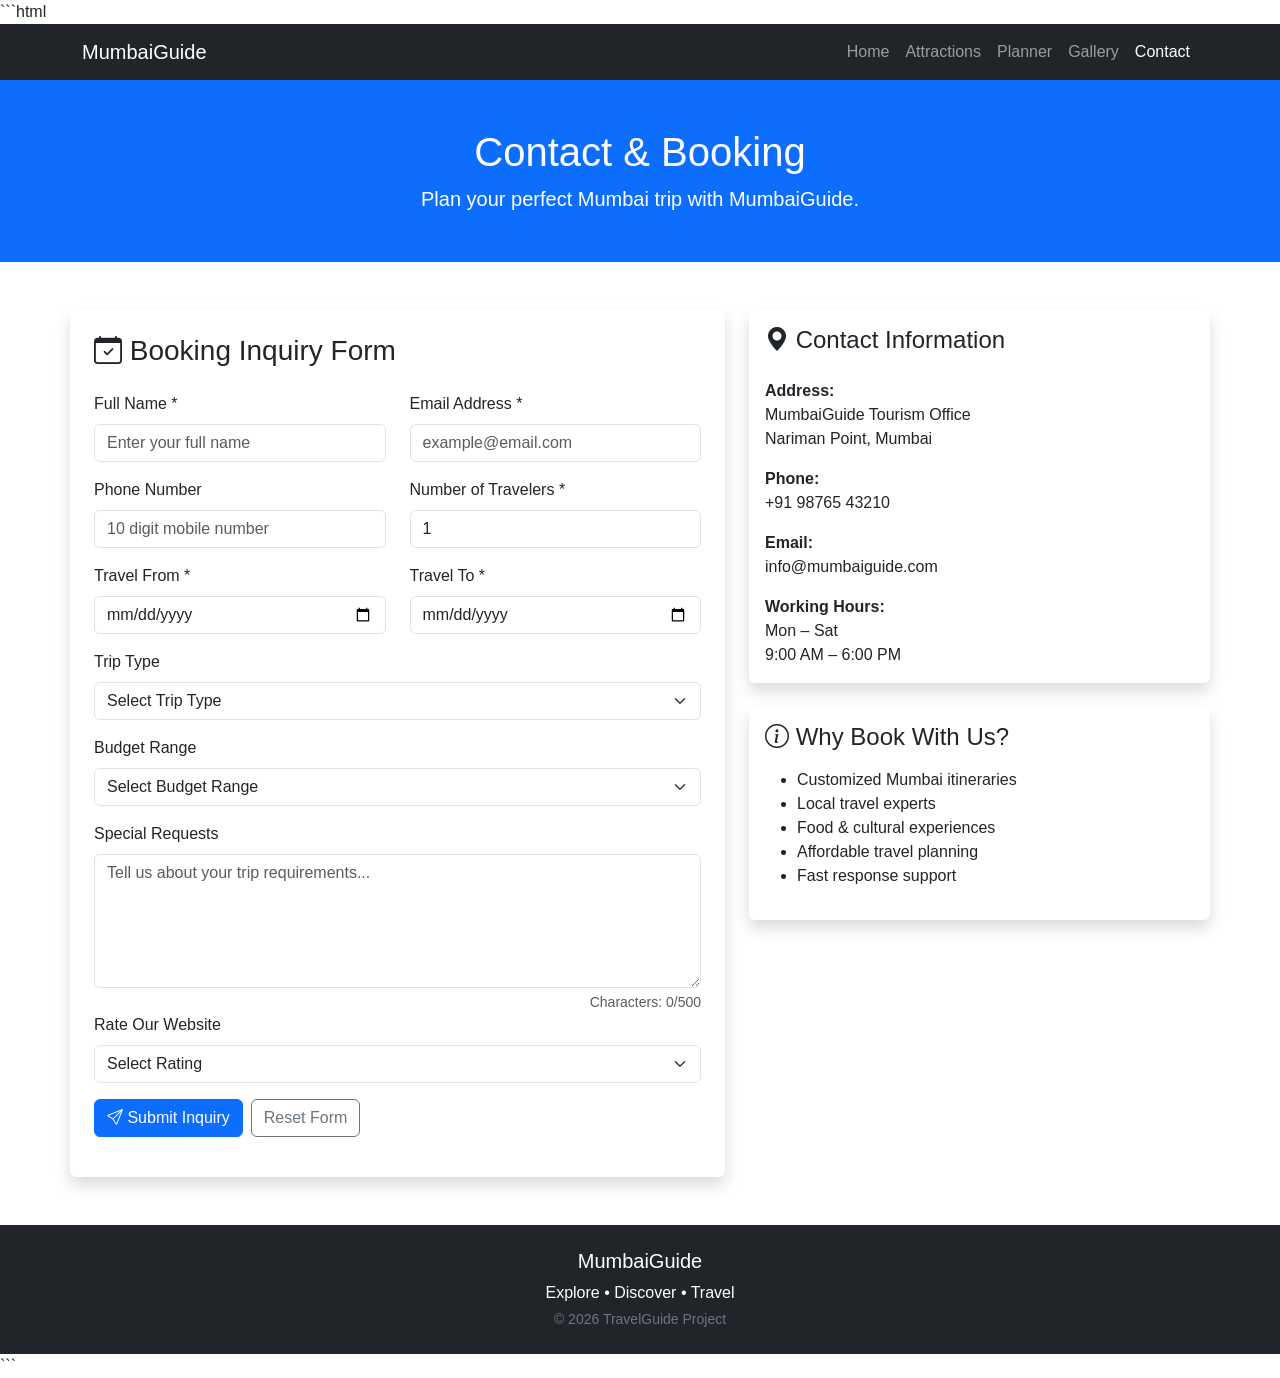
==== contact.html @ bc6168ce "feat: complete contact page and form validation" ====
```html
<!DOCTYPE html>
<html lang="en">
<head>
  <meta charset="UTF-8">
  <meta name="viewport" content="width=device-width, initial-scale=1.0">
  <title>Contact & Booking — MumbaiGuide</title>

  <!-- Bootstrap CSS -->
  <link href="https://cdn.jsdelivr.net/npm/bootstrap@5.3.3/dist/css/bootstrap.min.css" rel="stylesheet">

  <!-- Bootstrap Icons -->
  <link href="https://cdn.jsdelivr.net/npm/bootstrap-icons@1.11.3/font/bootstrap-icons.css" rel="stylesheet">

  <!-- Shared CSS -->
  <link href="assets/css/main.css" rel="stylesheet">
  <link href="assets/css/animations.css" rel="stylesheet">
</head>
<body>

  <!-- Shared Navbar -->
  <div id="navbar-placeholder"></div>

  <!-- PAGE HEADER -->
  <section class="bg-primary text-white text-center section-padded">
    <div class="container">
      <h1>Contact & Booking</h1>
      <p class="lead mb-0">
        Plan your perfect Mumbai trip with MumbaiGuide.
      </p>
    </div>
  </section>

  <!-- CONTACT SECTION -->
  <section class="container section-padded">
    <div class="row g-4">

      <!-- BOOKING FORM -->
      <div class="col-lg-7">

        <div class="card shadow border-0">
          <div class="card-body p-4">

            <h3 class="mb-4">
              <i class="bi bi-calendar-check"></i>
              Booking Inquiry Form
            </h3>

            <form id="bookingForm" novalidate>

              <div class="row">

                <div class="col-md-6 mb-3">
                  <label for="name" class="form-label">
                    Full Name *
                  </label>
                  <input
                    type="text"
                    class="form-control"
                    id="name"
                    placeholder="Enter your full name"
                    required>
                </div>

                <div class="col-md-6 mb-3">
                  <label for="email" class="form-label">
                    Email Address *
                  </label>
                  <input
                    type="email"
                    class="form-control"
                    id="email"
                    placeholder="example@email.com"
                    required>
                </div>

              </div>

              <div class="row">

                <div class="col-md-6 mb-3">
                  <label for="phone" class="form-label">
                    Phone Number
                  </label>
                  <input
                    type="tel"
                    class="form-control"
                    id="phone"
                    placeholder="10 digit mobile number">
                </div>

                <div class="col-md-6 mb-3">
                  <label for="travelers" class="form-label">
                    Number of Travelers *
                  </label>
                  <input
                    type="number"
                    class="form-control"
                    id="travelers"
                    min="1"
                    value="1"
                    required>
                </div>

              </div>

              <div class="row">

                <div class="col-md-6 mb-3">
                  <label for="from-date" class="form-label">
                    Travel From *
                  </label>
                  <input
                    type="date"
                    class="form-control"
                    id="from-date"
                    required>
                </div>

                <div class="col-md-6 mb-3">
                  <label for="to-date" class="form-label">
                    Travel To *
                  </label>
                  <input
                    type="date"
                    class="form-control"
                    id="to-date"
                    required>
                </div>

              </div>

              <div class="mb-3">
                <label for="trip-type" class="form-label">
                  Trip Type
                </label>

                <select
                  class="form-select"
                  id="trip-type">

                  <option selected>
                    Select Trip Type
                  </option>

                  <option>
                    Historical Tour
                  </option>

                  <option>
                    Food Tour
                  </option>

                  <option>
                    Adventure Trip
                  </option>

                  <option>
                    Family Vacation
                  </option>

                  <option>
                    Shopping Tour
                  </option>

                  <option>
                    Custom Tour
                  </option>

                </select>
              </div>
              <div class="mb-3">
  <label for="budget" class="form-label">
    Budget Range
  </label>

  <select class="form-select" id="budget">
    <option selected>Select Budget Range</option>
    <option>₹5,000 - ₹10,000</option>
    <option>₹10,000 - ₹20,000</option>
    <option>₹20,000 - ₹50,000</option>
    <option>₹50,000+</option>
  </select>
</div>

              <div class="mb-3">

                <label for="message" class="form-label">
                  Special Requests
                </label>

                <textarea
                  class="form-control"
                  id="message"
                  rows="5"
                  maxlength="500"
                  placeholder="Tell us about your trip requirements..."></textarea>

                <div class="text-end text-muted small mt-1">
                  Characters:
                  <span id="charCount">0</span>/500
                </div>
                <div class="mb-3">
  <label for="rating" class="form-label">
    Rate Our Website
  </label>

  <select class="form-select" id="rating">
    <option selected>Select Rating</option>
    <option>⭐⭐⭐⭐⭐ Excellent</option>
    <option>⭐⭐⭐⭐ Good</option>
    <option>⭐⭐⭐ Average</option>
    <option>⭐⭐ Poor</option>
  </select>
</div>

              </div>

              <div class="d-grid gap-2 d-md-flex">

                <button
                  type="submit"
                  class="btn btn-primary">

                  <i class="bi bi-send"></i>
                  Submit Inquiry

                </button>

                <button
                  type="reset"
                  class="btn btn-outline-secondary">

                  Reset Form

                </button>

              </div>

            </form>

          </div>
        </div>

        <!-- SUCCESS MESSAGE -->

        <div
          id="success-message"
          class="alert alert-success mt-4 shadow"
          style="display:none;">

          <h4>
            <i class="bi bi-check-circle-fill"></i>
            Booking Inquiry Submitted!
          </h4>

          <p class="mb-0">
            Thank you
            <strong id="success-name"></strong>!

            We have received your inquiry and will contact you shortly.
          </p>

        </div>

      </div>

      <!-- CONTACT INFO -->

      <div class="col-lg-5">

        <div class="card shadow border-0 mb-4">
          <div class="card-body">

            <h4 class="mb-4">
              <i class="bi bi-geo-alt-fill"></i>
              Contact Information
            </h4>

            <p>
              <strong>Address:</strong><br>
              MumbaiGuide Tourism Office<br>
              Nariman Point, Mumbai
            </p>

            <p>
              <strong>Phone:</strong><br>
              +91 98765 43210
            </p>

            <p>
              <strong>Email:</strong><br>
              info@mumbaiguide.com
            </p>

            <p class="mb-0">
              <strong>Working Hours:</strong><br>
              Mon – Sat<br>
              9:00 AM – 6:00 PM
            </p>

          </div>
        </div>

        <!-- QUICK HELP -->

        <div class="card shadow border-0 mb-4">
          <div class="card-body">

            <h4>
              <i class="bi bi-info-circle"></i>
              Why Book With Us?
            </h4>

            <ul class="mt-3">
              <li>Customized Mumbai itineraries</li>
              <li>Local travel experts</li>
              <li>Food & cultural experiences</li>
              <li>Affordable travel planning</li>
              <li>Fast response support</li>
            </ul>

          </div>
        </div>

      </div>

    </div>
  </section>



  <!-- Shared Footer -->
  <div id="footer-placeholder"></div>

  <!-- Bootstrap JS -->
  <script src="https://cdn.jsdelivr.net/npm/bootstrap@5.3.3/dist/js/bootstrap.bundle.min.js"></script>

  <!-- Shared Navbar Loader -->
  <script src="assets/js/navbar.js"></script>

  <!-- Form Validation -->
  <script src="assets/js/form-validate.js"></script>

</body>
</html>
```
---- assets/css/main.css ----
/* ===========================
   Global Styles — MumbaiGuide
   =========================== */

body {
  font-family: 'Segoe UI', Roboto, Helvetica, Arial, sans-serif;
  color: #212529;
}

/* Hero section on homepage */
.hero {
  background: linear-gradient(135deg, #0d6efd 0%, #0a58ca 100%);
  padding: 5rem 1rem;
}

.hero h1 {
  font-weight: 700;
  letter-spacing: 0.5px;
}

.hero p {
  font-size: 1.1rem;
  max-width: 600px;
  margin: 1rem auto 1.5rem;
}

/* Quick stats bar */
.stats-bar h2 {
  font-weight: 700;
  color: #0d6efd;
  margin-bottom: 0.25rem;
}

.stats-bar p {
  color: #6c757d;
  text-transform: uppercase;
  font-size: 0.85rem;
  letter-spacing: 1px;
}

/* Section spacing consistency */
.section-padded {
  padding: 3rem 0;
}

/* Featured card images */
.featured-card img {
  height: 220px;
  object-fit: cover;
}

/* CTA section */
.cta-section {
  padding: 4rem 1rem;
}

/* Footer links (if added later) */
footer a {
  color: #adb5bd;
  text-decoration: none;
}

footer a:hover {
  color: #ffffff;
}

/* This file is shared across the team — see Group 1's main.css for the
   hero/stats/section styles. Group 2 additions are below. */

/* ===========================
   Attractions Card Styling
   =========================== */

.attraction-card__image-wrap {
  position: relative;
}

.attraction-card__image-wrap img {
  height: 200px;
  width: 100%;
  object-fit: cover;
}

.attraction-card__badge {
  position: absolute;
  top: 10px;
  right: 10px;
}

.attraction-card__meta li {
  margin-bottom: 0.25rem;
}

.attraction-card__meta i {
  width: 1.1rem;
  text-align: center;
  display: inline-block;
}

/* Section spacing (shared utility, in case main.css from Group 1 isn't loaded yet) */
.section-padded {
  padding: 3rem 0;
}
/* ===========================
   Planner Page Styling
   =========================== */

.day-card .card-header {
  font-weight: 600;
}

.activity-row {
  background-color: #fff;
}

.activity-form {
  border-color: #cfe2ff !important;
}

.summary-bar strong {
  font-size: 1.1rem;
  color: #0d6efd;
}
---- assets/css/animations.css ----
/* ===========================
   Animations & Hover Effects
   =========================== */

/* Attraction cards lift on hover */
.attraction-card {
  transition: transform 0.2s ease, box-shadow 0.2s ease;
}

.attraction-card:hover {
  transform: translateY(-6px);
  box-shadow: 0 10px 24px rgba(0, 0, 0, 0.15);
}

/* Filter buttons get a subtle lift on hover */
.filter-btn {
  transition: transform 0.15s ease;
}

.filter-btn:hover {
  transform: translateY(-2px);
}

/* Respect reduced motion preferences */
@media (prefers-reduced-motion: reduce) {
  .attraction-card,
  .filter-btn {
    transition: none;
  }

  .attraction-card:hover,
  .filter-btn:hover {
    transform: none;
  }
}
/* ===========================
   Planner Animations
   =========================== */

.activity-row {
  transition: box-shadow 0.15s ease;
}

.activity-row:hover {
  box-shadow: 0 2px 8px rgba(0, 0, 0, 0.08);
}

@media (prefers-reduced-motion: reduce) {
  .activity-row {
    transition: none;
  }
}
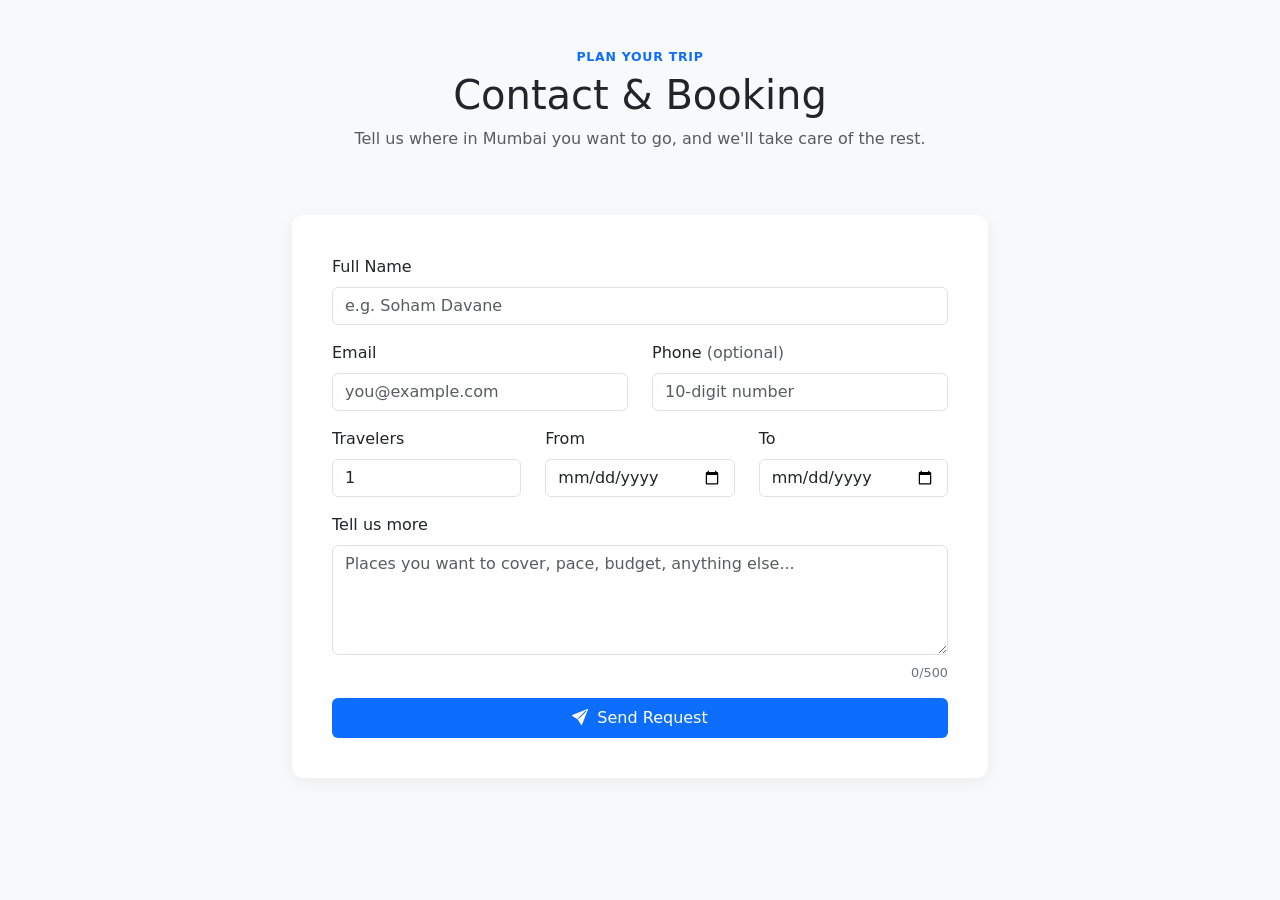
==== commit 1b422d55: "Add contact and booking form with validation" ====
--- a/contact.html
+++ b/contact.html
@@ -1,347 +1,122 @@
-```html
 <!DOCTYPE html>
 <html lang="en">
 <head>
-  <meta charset="UTF-8">
-  <meta name="viewport" content="width=device-width, initial-scale=1.0">
-  <title>Contact & Booking — MumbaiGuide</title>
+<meta charset="UTF-8">
+<meta name="viewport" content="width=device-width, initial-scale=1.0">
+<title>Contact & Booking - MumbaiGuide</title>
 
-  <!-- Bootstrap CSS -->
-  <link href="https://cdn.jsdelivr.net/npm/bootstrap@5.3.3/dist/css/bootstrap.min.css" rel="stylesheet">
+<link href="https://cdn.jsdelivr.net/npm/bootstrap@5.3.3/dist/css/bootstrap.min.css" rel="stylesheet">
+<link href="https://cdn.jsdelivr.net/npm/bootstrap-icons@1.11.3/font/bootstrap-icons.css" rel="stylesheet">
 
-  <!-- Bootstrap Icons -->
-  <link href="https://cdn.jsdelivr.net/npm/bootstrap-icons@1.11.3/font/bootstrap-icons.css" rel="stylesheet">
+<style>
+body{
+    background:#f8f9fa;
+}
 
-  <!-- Shared CSS -->
-  <link href="assets/css/main.css" rel="stylesheet">
-  <link href="assets/css/animations.css" rel="stylesheet">
+.booking-card{
+    background:#ffffff;
+    border-radius:12px;
+    box-shadow:0 4px 18px rgba(0,0,0,0.06);
+    padding:2.5rem;
+}
+
+.section-label{
+    font-size:0.78rem;
+    letter-spacing:0.06em;
+    text-transform:uppercase;
+    color:#0d6efd;
+    font-weight:600;
+}
+
+.btn-accent{
+    background:#0d6efd;
+    border:none;
+}
+
+.btn-accent:hover{
+    background:#0b5ed7;
+}
+
+#success-message{
+    display:none;
+}
+
+.char-counter{
+    font-size:0.8rem;
+    color:#6c757d;
+}
+</style>
 </head>
 <body>
 
-  <!-- Shared Navbar -->
-  <div id="navbar-placeholder"></div>
-
-  <!-- PAGE HEADER -->
-  <section class="bg-primary text-white text-center section-padded">
-    <div class="container">
-      <h1>Contact & Booking</h1>
-      <p class="lead mb-0">
-        Plan your perfect Mumbai trip with MumbaiGuide.
-      </p>
-    </div>
-  </section>
-
-  <!-- CONTACT SECTION -->
-  <section class="container section-padded">
-    <div class="row g-4">
-
-      <!-- BOOKING FORM -->
-      <div class="col-lg-7">
-
-        <div class="card shadow border-0">
-          <div class="card-body p-4">
-
-            <h3 class="mb-4">
-              <i class="bi bi-calendar-check"></i>
-              Booking Inquiry Form
-            </h3>
-
-            <form id="bookingForm" novalidate>
-
-              <div class="row">
-
-                <div class="col-md-6 mb-3">
-                  <label for="name" class="form-label">
-                    Full Name *
-                  </label>
-                  <input
-                    type="text"
-                    class="form-control"
-                    id="name"
-                    placeholder="Enter your full name"
-                    required>
-                </div>
-
-                <div class="col-md-6 mb-3">
-                  <label for="email" class="form-label">
-                    Email Address *
-                  </label>
-                  <input
-                    type="email"
-                    class="form-control"
-                    id="email"
-                    placeholder="example@email.com"
-                    required>
-                </div>
-
-              </div>
-
-              <div class="row">
-
-                <div class="col-md-6 mb-3">
-                  <label for="phone" class="form-label">
-                    Phone Number
-                  </label>
-                  <input
-                    type="tel"
-                    class="form-control"
-                    id="phone"
-                    placeholder="10 digit mobile number">
-                </div>
-
-                <div class="col-md-6 mb-3">
-                  <label for="travelers" class="form-label">
-                    Number of Travelers *
-                  </label>
-                  <input
-                    type="number"
-                    class="form-control"
-                    id="travelers"
-                    min="1"
-                    value="1"
-                    required>
-                </div>
-
-              </div>
-
-              <div class="row">
-
-                <div class="col-md-6 mb-3">
-                  <label for="from-date" class="form-label">
-                    Travel From *
-                  </label>
-                  <input
-                    type="date"
-                    class="form-control"
-                    id="from-date"
-                    required>
-                </div>
-
-                <div class="col-md-6 mb-3">
-                  <label for="to-date" class="form-label">
-                    Travel To *
-                  </label>
-                  <input
-                    type="date"
-                    class="form-control"
-                    id="to-date"
-                    required>
-                </div>
-
-              </div>
-
-              <div class="mb-3">
-                <label for="trip-type" class="form-label">
-                  Trip Type
-                </label>
-
-                <select
-                  class="form-select"
-                  id="trip-type">
-
-                  <option selected>
-                    Select Trip Type
-                  </option>
-
-                  <option>
-                    Historical Tour
-                  </option>
-
-                  <option>
-                    Food Tour
-                  </option>
-
-                  <option>
-                    Adventure Trip
-                  </option>
-
-                  <option>
-                    Family Vacation
-                  </option>
-
-                  <option>
-                    Shopping Tour
-                  </option>
-
-                  <option>
-                    Custom Tour
-                  </option>
-
-                </select>
-              </div>
-              <div class="mb-3">
-  <label for="budget" class="form-label">
-    Budget Range
-  </label>
-
-  <select class="form-select" id="budget">
-    <option selected>Select Budget Range</option>
-    <option>₹5,000 - ₹10,000</option>
-    <option>₹10,000 - ₹20,000</option>
-    <option>₹20,000 - ₹50,000</option>
-    <option>₹50,000+</option>
-  </select>
+<div class="container py-5 text-center">
+    <p class="section-label mb-1">Plan your trip</p>
+    <h1>Contact &amp; Booking</h1>
+    <p class="text-muted">Tell us where in Mumbai you want to go, and we'll take care of the rest.</p>
 </div>
 
-              <div class="mb-3">
+<div class="container" style="max-width:720px;">
+    <div class="booking-card">
 
-                <label for="message" class="form-label">
-                  Special Requests
-                </label>
+        <form id="bookingForm" novalidate>
 
-                <textarea
-                  class="form-control"
-                  id="message"
-                  rows="5"
-                  maxlength="500"
-                  placeholder="Tell us about your trip requirements..."></textarea>
+            <div class="mb-3">
+                <label for="name" class="form-label">Full Name</label>
+                <input type="text" class="form-control" id="name" placeholder="e.g. Soham Davane" required>
+            </div>
 
-                <div class="text-end text-muted small mt-1">
-                  Characters:
-                  <span id="charCount">0</span>/500
+            <div class="row">
+                <div class="col-md-6 mb-3">
+                    <label for="email" class="form-label">Email</label>
+                    <input type="email" class="form-control" id="email" placeholder="you@example.com" required>
                 </div>
-                <div class="mb-3">
-  <label for="rating" class="form-label">
-    Rate Our Website
-  </label>
+                <div class="col-md-6 mb-3">
+                    <label for="phone" class="form-label">Phone <span class="text-muted">(optional)</span></label>
+                    <input type="tel" class="form-control" id="phone" placeholder="10-digit number">
+                </div>
+            </div>
 
-  <select class="form-select" id="rating">
-    <option selected>Select Rating</option>
-    <option>⭐⭐⭐⭐⭐ Excellent</option>
-    <option>⭐⭐⭐⭐ Good</option>
-    <option>⭐⭐⭐ Average</option>
-    <option>⭐⭐ Poor</option>
-  </select>
+            <div class="row">
+                <div class="col-md-4 mb-3">
+                    <label for="travelers" class="form-label">Travelers</label>
+                    <input type="number" class="form-control" id="travelers" min="1" value="1" required>
+                </div>
+                <div class="col-md-4 mb-3">
+                    <label for="from-date" class="form-label">From</label>
+                    <input type="date" class="form-control" id="from-date" required>
+                </div>
+                <div class="col-md-4 mb-3">
+                    <label for="to-date" class="form-label">To</label>
+                    <input type="date" class="form-control" id="to-date" required>
+                </div>
+            </div>
+
+            <div class="mb-2">
+                <label for="message" class="form-label">Tell us more</label>
+                <textarea class="form-control" id="message" rows="4" maxlength="500" placeholder="Places you want to cover, pace, budget, anything else..."></textarea>
+            </div>
+            <div class="text-end char-counter mb-3">
+                <span id="charCount">0</span>/500
+            </div>
+
+            <button type="submit" class="btn btn-accent text-white w-100 py-2">
+                <i class="bi bi-send-fill me-1"></i> Send Request
+            </button>
+
+        </form>
+
+        <div id="success-message" class="alert alert-success mt-4 mb-0">
+            <i class="bi bi-check-circle-fill"></i>
+            Thanks, <strong id="success-name"></strong>! We've received your request and will reach out shortly.
+        </div>
+
+    </div>
 </div>
 
-              </div>
+<div class="py-5"></div>
 
-              <div class="d-grid gap-2 d-md-flex">
-
-                <button
-                  type="submit"
-                  class="btn btn-primary">
-
-                  <i class="bi bi-send"></i>
-                  Submit Inquiry
-
-                </button>
-
-                <button
-                  type="reset"
-                  class="btn btn-outline-secondary">
-
-                  Reset Form
-
-                </button>
-
-              </div>
-
-            </form>
-
-          </div>
-        </div>
-
-        <!-- SUCCESS MESSAGE -->
-
-        <div
-          id="success-message"
-          class="alert alert-success mt-4 shadow"
-          style="display:none;">
-
-          <h4>
-            <i class="bi bi-check-circle-fill"></i>
-            Booking Inquiry Submitted!
-          </h4>
-
-          <p class="mb-0">
-            Thank you
-            <strong id="success-name"></strong>!
-
-            We have received your inquiry and will contact you shortly.
-          </p>
-
-        </div>
-
-      </div>
-
-      <!-- CONTACT INFO -->
-
-      <div class="col-lg-5">
-
-        <div class="card shadow border-0 mb-4">
-          <div class="card-body">
-
-            <h4 class="mb-4">
-              <i class="bi bi-geo-alt-fill"></i>
-              Contact Information
-            </h4>
-
-            <p>
-              <strong>Address:</strong><br>
-              MumbaiGuide Tourism Office<br>
-              Nariman Point, Mumbai
-            </p>
-
-            <p>
-              <strong>Phone:</strong><br>
-              +91 98765 43210
-            </p>
-
-            <p>
-              <strong>Email:</strong><br>
-              info@mumbaiguide.com
-            </p>
-
-            <p class="mb-0">
-              <strong>Working Hours:</strong><br>
-              Mon – Sat<br>
-              9:00 AM – 6:00 PM
-            </p>
-
-          </div>
-        </div>
-
-        <!-- QUICK HELP -->
-
-        <div class="card shadow border-0 mb-4">
-          <div class="card-body">
-
-            <h4>
-              <i class="bi bi-info-circle"></i>
-              Why Book With Us?
-            </h4>
-
-            <ul class="mt-3">
-              <li>Customized Mumbai itineraries</li>
-              <li>Local travel experts</li>
-              <li>Food & cultural experiences</li>
-              <li>Affordable travel planning</li>
-              <li>Fast response support</li>
-            </ul>
-
-          </div>
-        </div>
-
-      </div>
-
-    </div>
-  </section>
-
-
-
-  <!-- Shared Footer -->
-  <div id="footer-placeholder"></div>
-
-  <!-- Bootstrap JS -->
-  <script src="https://cdn.jsdelivr.net/npm/bootstrap@5.3.3/dist/js/bootstrap.bundle.min.js"></script>
-
-  <!-- Shared Navbar Loader -->
-  <script src="assets/js/navbar.js"></script>
-
-  <!-- Form Validation -->
-  <script src="assets/js/form-validate.js"></script>
+<script src="https://cdn.jsdelivr.net/npm/bootstrap@5.3.3/dist/js/bootstrap.bundle.min.js"></script>
+<script src="assets/js/form-validate.js"></script>
 
 </body>
-</html>
-```
+</html>
